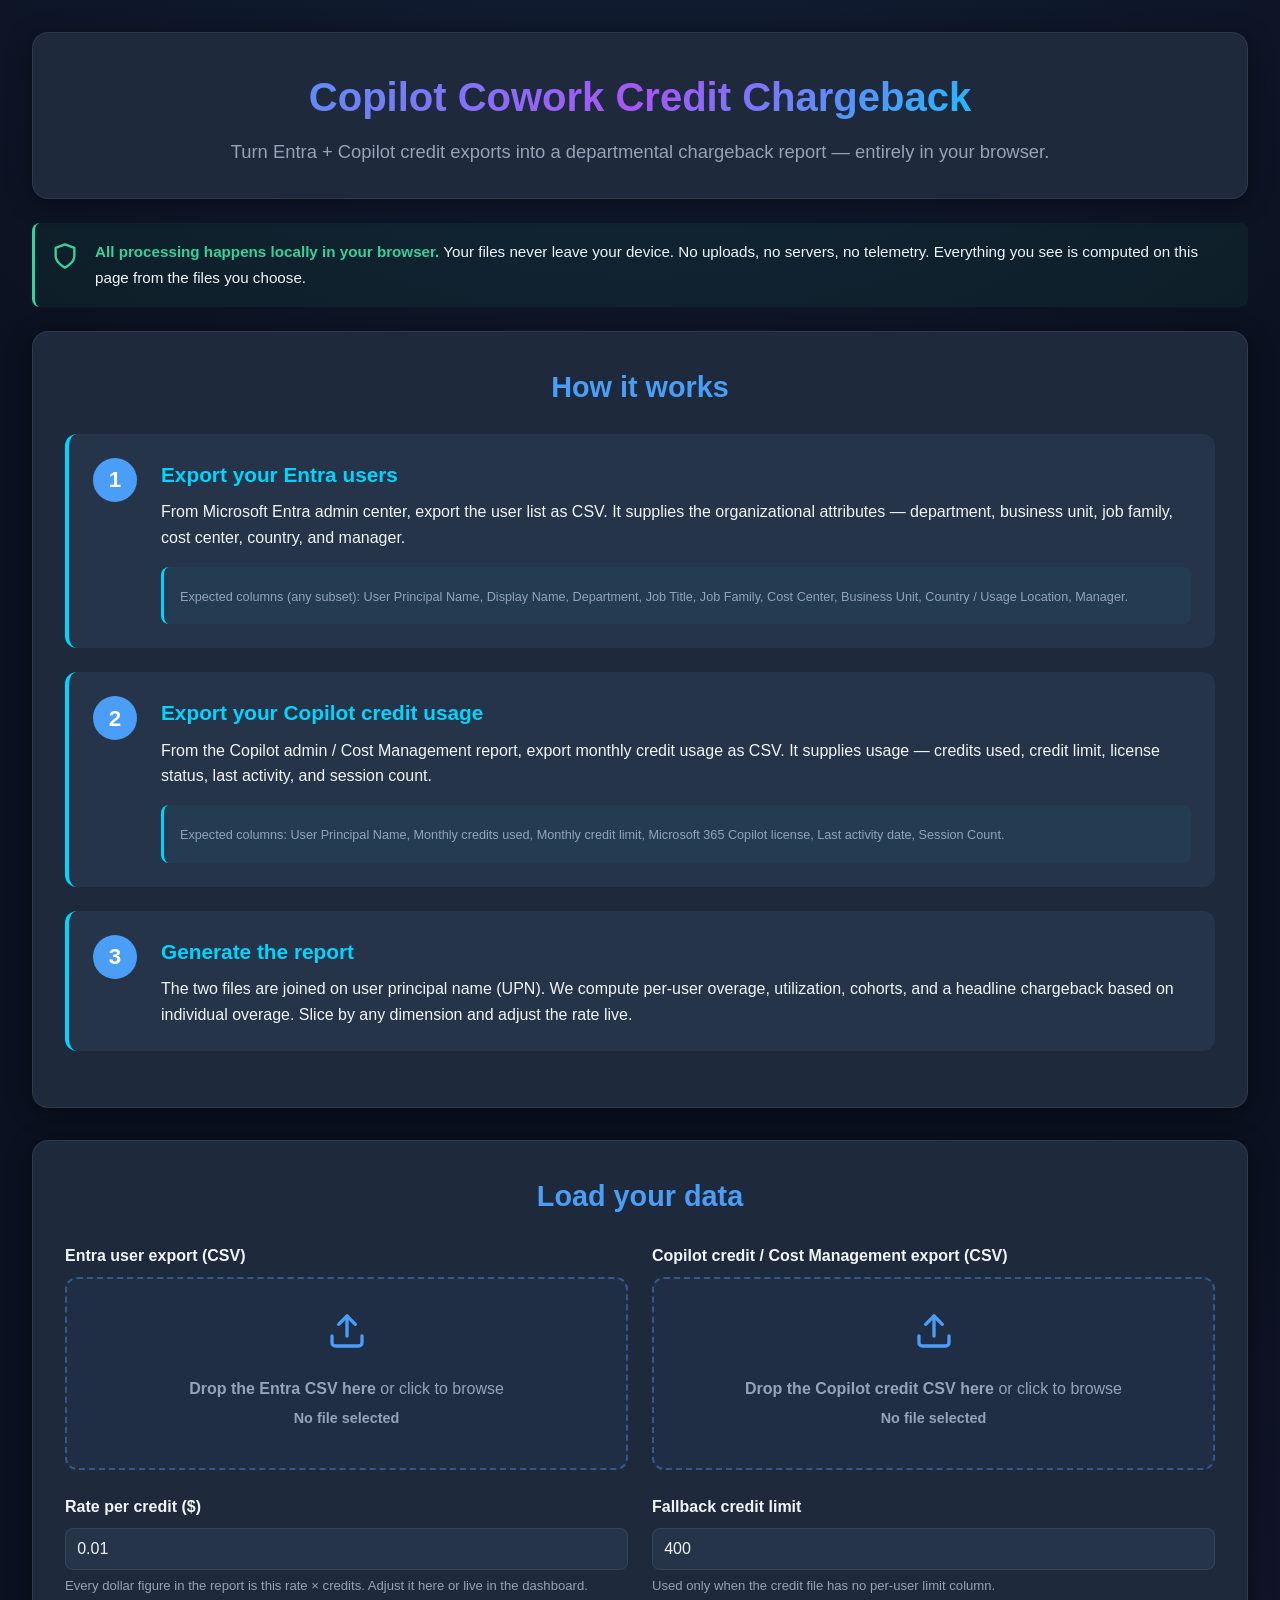
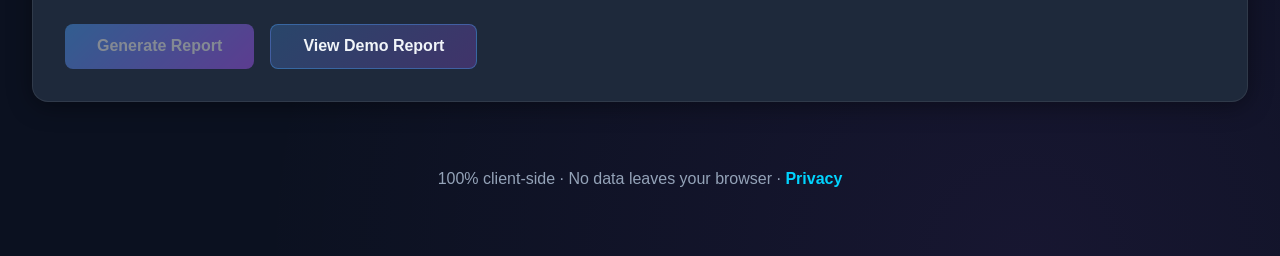
==== index.html @ dd70039e "CoworkCredits: client-side Copilot credit chargeback report" ====
<!DOCTYPE html>
<html lang="en">
<head>
    <meta charset="UTF-8">
    <meta name="viewport" content="width=device-width, initial-scale=1.0">
    <title>Copilot Cowork Credit Chargeback</title>
    <meta name="description" content="Client-side Copilot Cowork Credit chargeback report. All processing happens locally in your browser.">
    <link rel="stylesheet" href="styles.css">
</head>
<body>
    <!-- ============================ LANDING ============================ -->
    <section id="landing" class="container">
        <header>
            <div class="header-content">
                <div>
                    <h1>Copilot Cowork Credit Chargeback</h1>
                    <p class="subtitle">Turn Entra + Copilot credit exports into a departmental chargeback report &mdash; entirely in your browser.</p>
                </div>
            </div>
        </header>

        <div class="info-box privacy-box">
            <svg width="28" height="28" viewBox="0 0 24 24" fill="none" stroke="currentColor" stroke-width="2" stroke-linecap="round" stroke-linejoin="round">
                <path d="M12 22s8-4 8-10V5l-8-3-8 3v7c0 6 8 10 8 10z"></path>
            </svg>
            <p><strong>All processing happens locally in your browser.</strong> Your files never leave your device. No uploads, no servers, no telemetry. Everything you see is computed on this page from the files you choose.</p>
        </div>

        <div class="instructions-section">
            <h2>How it works</h2>

            <div class="step-card">
                <div class="step-number">1</div>
                <div class="step-content">
                    <h3>Export your Entra users</h3>
                    <p>From Microsoft Entra admin center, export the user list as CSV. It supplies the organizational attributes &mdash; department, business unit, job family, cost center, country, and manager.</p>
                    <div class="info-box"><p><small>Expected columns (any subset): User Principal Name, Display Name, Department, Job Title, Job Family, Cost Center, Business Unit, Country / Usage Location, Manager.</small></p></div>
                </div>
            </div>

            <div class="step-card">
                <div class="step-number">2</div>
                <div class="step-content">
                    <h3>Export your Copilot credit usage</h3>
                    <p>From the Copilot admin / Cost Management report, export monthly credit usage as CSV. It supplies usage &mdash; credits used, credit limit, license status, last activity, and session count.</p>
                    <div class="info-box"><p><small>Expected columns: User Principal Name, Monthly credits used, Monthly credit limit, Microsoft 365 Copilot license, Last activity date, Session Count.</small></p></div>
                </div>
            </div>

            <div class="step-card">
                <div class="step-number">3</div>
                <div class="step-content">
                    <h3>Generate the report</h3>
                    <p>The two files are joined on user principal name (UPN). We compute per-user overage, utilization, cohorts, and a headline chargeback based on individual overage. Slice by any dimension and adjust the rate live.</p>
                </div>
            </div>
        </div>

        <div class="instructions-section">
            <h2>Load your data</h2>
            <div class="upload-grid">
                <div>
                    <label class="dz-label">Entra user export (CSV)</label>
                    <div class="upload-area" id="dzEntra">
                        <svg width="40" height="40" viewBox="0 0 24 24" fill="none" stroke="currentColor" stroke-width="2" stroke-linecap="round" stroke-linejoin="round">
                            <path d="M21 15v4a2 2 0 0 1-2 2H5a2 2 0 0 1-2-2v-4"></path>
                            <polyline points="17 8 12 3 7 8"></polyline>
                            <line x1="12" y1="3" x2="12" y2="15"></line>
                        </svg>
                        <p><strong>Drop the Entra CSV here</strong> or click to browse</p>
                        <p class="dz-status" id="statusEntra">No file selected</p>
                        <input type="file" id="fileEntra" accept=".csv,text/csv" hidden>
                    </div>
                </div>
                <div>
                    <label class="dz-label">Copilot credit / Cost Management export (CSV)</label>
                    <div class="upload-area" id="dzCredits">
                        <svg width="40" height="40" viewBox="0 0 24 24" fill="none" stroke="currentColor" stroke-width="2" stroke-linecap="round" stroke-linejoin="round">
                            <path d="M21 15v4a2 2 0 0 1-2 2H5a2 2 0 0 1-2-2v-4"></path>
                            <polyline points="17 8 12 3 7 8"></polyline>
                            <line x1="12" y1="3" x2="12" y2="15"></line>
                        </svg>
                        <p><strong>Drop the Copilot credit CSV here</strong> or click to browse</p>
                        <p class="dz-status" id="statusCredits">No file selected</p>
                        <input type="file" id="fileCredits" accept=".csv,text/csv" hidden>
                    </div>
                </div>
            </div>

            <div class="config-grid">
                <div class="config-item">
                    <label for="rateInput">Rate per credit ($)</label>
                    <input type="number" id="rateInput" min="0" step="0.001" value="0.01">
                    <small>Every dollar figure in the report is this rate &times; credits. Adjust it here or live in the dashboard.</small>
                </div>
                <div class="config-item">
                    <label for="fallbackLimit">Fallback credit limit</label>
                    <input type="number" id="fallbackLimit" min="0" step="1" value="400">
                    <small>Used only when the credit file has no per-user limit column.</small>
                </div>
            </div>

            <div class="landing-actions">
                <button class="btn-primary" id="btnGenerate" disabled>Generate Report</button>
                <button class="btn-secondary btn-gradient" id="btnDemo">View Demo Report</button>
            </div>
            <p id="landingError" class="landing-error" hidden></p>
        </div>

        <footer>
            <p>100% client-side &middot; No data leaves your browser &middot; <a href="PRIVACY.md">Privacy</a></p>
        </footer>
    </section>

    <!-- ============================ DASHBOARD ============================ -->
    <section id="dashboard" hidden>
        <div class="topbar">
            <div class="topbar-title">
                <span class="topbar-emoji">&#128202;</span>
                <div>
                    <h1>Copilot Cowork Credit Chargeback</h1>
                    <p class="topbar-sub" id="topbarSub">Report</p>
                </div>
            </div>
            <div class="topbar-actions">
                <button class="action-btn" id="btnDeck"><span class="action-icon">&#128221;</span><span class="action-text">Export Deck</span></button>
                <button class="action-btn" id="btnPdf"><span class="action-icon">&#128196;</span><span class="action-text">Export PDF</span></button>
                <button class="action-btn" id="btnReset"><span class="action-icon">&#8617;</span><span class="action-text">Start Over</span></button>
            </div>
        </div>

        <div id="demoBanner" class="demo-banner" hidden>
            <strong>&#9888; DEMO DATA ACTIVE</strong> &mdash; synthetic figures for illustration only. Do not use for real decisions.
        </div>

        <div class="dash-layout container">
            <aside class="slicer-rail">
                <h3 class="rail-title">Slicers</h3>
                <div class="config-item">
                    <label for="sliceBy">Slice by</label>
                    <select id="sliceBy"></select>
                </div>
                <div class="config-item">
                    <label for="rateWhatIf">Rate per credit ($)</label>
                    <input type="number" id="rateWhatIf" min="0" step="0.001" value="0.01">
                    <small>Live what-if. Recomputes every $ figure.</small>
                </div>
                <div class="config-item">
                    <label>Usage cohorts</label>
                    <div id="cohortToggles" class="cohort-toggles"></div>
                    <small>Toggle cohorts to include in the current view.</small>
                </div>
                <div class="rail-meta" id="railMeta"></div>
            </aside>

            <main class="dash-main">
                <nav class="tab-nav" id="tabNav"></nav>
                <div id="viewContainer"></div>
            </main>
        </div>

        <footer id="dashFooter"></footer>
    </section>

    <!-- Local libraries (offline). Order: JSZip before pptxgen. -->
    <script src="lib/jszip.min.js"></script>
    <script src="lib/pptxgen.bundle.js"></script>
    <script src="lib/html2canvas.min.js"></script>
    <script src="lib/jspdf.umd.min.js"></script>
    <script src="demo-data.js"></script>
    <script src="app.js"></script>
</body>
</html>
---- styles.css ----
/* Copilot Cowork Credit Chargeback - dark Microsoft Copilot theme.
   Base tokens adapted from the Copilot ROI Calculator reference, extended. */
:root {
    --copilot-blue: #4A9EF7;
    --copilot-cyan: #00D4FF;
    --copilot-purple: #A855F7;
    --copilot-orange: #F59E0B;
    --gray: #94A3B8;
    --light-gray: rgba(255, 255, 255, 0.06);
    --white: #0F172A;
    --green: #34D399;
    --amber: #F59E0B;
    --red: #F87171;
    --shadow: rgba(0, 0, 0, 0.4);
    --surface: #1E293B;
    --surface-raised: #253449;
    --border: rgba(255, 255, 255, 0.08);
    --text-primary: #F1F5F9;
    --text-secondary: #94A3B8;
}

* { margin: 0; padding: 0; box-sizing: border-box; }

body {
    font-family: 'Segoe UI', -apple-system, BlinkMacSystemFont, sans-serif;
    line-height: 1.6;
    color: var(--text-primary);
    background: #0B1120;
    background-image:
        radial-gradient(ellipse 80% 50% at 50% -20%, rgba(74, 158, 247, 0.12), transparent),
        radial-gradient(ellipse 60% 40% at 80% 100%, rgba(168, 85, 247, 0.08), transparent);
    min-height: 100vh;
}

.container { max-width: 1280px; margin: 0 auto; padding: 2rem; }

a { color: var(--copilot-cyan); }

/* ---------------- Header / landing ---------------- */
header {
    margin-bottom: 1.5rem;
    padding: 2rem;
    background: var(--surface);
    border-radius: 16px;
    box-shadow: 0 4px 24px var(--shadow);
    border: 1px solid var(--border);
    backdrop-filter: blur(12px);
}
.header-content { display: flex; justify-content: center; align-items: center; gap: 2rem; }
.header-content > div { text-align: center; }
header h1 {
    font-size: 2.5rem;
    background: linear-gradient(135deg, var(--copilot-blue) 0%, var(--copilot-purple) 50%, var(--copilot-cyan) 100%);
    -webkit-background-clip: text; -webkit-text-fill-color: transparent; background-clip: text;
    margin-bottom: 0.5rem; font-weight: 700;
}
.subtitle { font-size: 1.15rem; color: var(--text-secondary); }

.instructions-section {
    background: var(--surface); border-radius: 16px; padding: 2rem;
    box-shadow: 0 4px 24px var(--shadow); border: 1px solid var(--border); margin-bottom: 2rem;
}
.instructions-section h2 { color: var(--copilot-blue); font-size: 1.8rem; margin-bottom: 1.5rem; text-align: center; }

.step-card {
    display: flex; gap: 1.5rem; margin-bottom: 1.5rem; padding: 1.5rem;
    background: var(--surface-raised); border-radius: 12px; border-left: 4px solid var(--copilot-cyan);
}
.step-number {
    flex-shrink: 0; width: 44px; height: 44px; background: var(--copilot-blue); color: #fff;
    border-radius: 50%; display: flex; align-items: center; justify-content: center; font-size: 1.4rem; font-weight: bold;
}
.step-content h3 { color: var(--copilot-cyan); margin-bottom: 0.5rem; font-size: 1.3rem; }

/* ---------------- Info / privacy boxes ---------------- */
.info-box {
    background: rgba(0, 212, 255, 0.05); padding: 1rem; border-radius: 8px;
    border-left: 3px solid var(--copilot-cyan); margin-top: 1rem;
}
.info-box p { margin: 0; font-size: 0.95rem; line-height: 1.7; }
.info-box strong { color: var(--copilot-blue); }
.info-box small { color: var(--gray); }
.privacy-box {
    display: flex; gap: 1rem; align-items: flex-start;
    border-left-color: var(--green); background: rgba(52, 211, 153, 0.06); margin-bottom: 1.5rem;
}
.privacy-box svg { flex-shrink: 0; color: var(--green); margin-top: 0.15rem; }
.privacy-box strong { color: var(--green); }

/* ---------------- Upload ---------------- */
.upload-grid { display: grid; grid-template-columns: repeat(auto-fit, minmax(320px, 1fr)); gap: 1.5rem; }
.dz-label { display: block; font-weight: 600; margin-bottom: 0.5rem; color: var(--text-primary); }
.upload-area {
    border: 2px dashed rgba(74, 158, 247, 0.4); border-radius: 12px; padding: 2rem; text-align: center;
    background: rgba(74, 158, 247, 0.05); transition: all 0.25s ease; cursor: pointer;
}
.upload-area:hover { border-color: var(--copilot-cyan); background: rgba(0, 212, 255, 0.08); box-shadow: 0 0 30px rgba(0, 212, 255, 0.1); }
.upload-area.dragover { border-color: var(--copilot-orange); background: rgba(245, 158, 11, 0.08); }
.upload-area.loaded { border-color: var(--green); background: rgba(52, 211, 153, 0.07); border-style: solid; }
.upload-area svg { color: var(--copilot-blue); margin-bottom: 0.75rem; }
.upload-area p { margin: 0.35rem 0; color: var(--gray); }
.dz-status { font-size: 0.9rem; font-weight: 600; color: var(--text-secondary) !important; }
.upload-area.loaded .dz-status { color: var(--green) !important; }

/* ---------------- Config ---------------- */
.config-grid { display: grid; grid-template-columns: repeat(auto-fit, minmax(260px, 1fr)); gap: 1.5rem; margin-top: 1.5rem; }
.config-item { display: flex; flex-direction: column; }
.config-item label { font-weight: 600; color: var(--text-primary); margin-bottom: 0.5rem; }
.config-item input, .config-item select {
    padding: 0.7rem; font-size: 1rem; border: 1px solid var(--border); border-radius: 8px;
    transition: all 0.25s ease; font-family: inherit; background-color: var(--surface-raised);
    color: var(--text-primary); width: 100%;
}
.config-item input:focus, .config-item select:focus { outline: none; border-color: var(--copilot-blue); }
.config-item small { margin-top: 0.3rem; font-size: 0.82rem; color: var(--gray); }

/* ---------------- Buttons ---------------- */
.btn-primary, .btn-secondary {
    padding: 0.8rem 2rem; font-size: 1rem; font-weight: 600; border: none; border-radius: 8px;
    cursor: pointer; transition: all 0.25s ease; font-family: inherit;
}
.btn-primary { background: linear-gradient(135deg, #4A9EF7, #A855F7); color: #fff; }
.btn-primary:hover:not(:disabled) { background: linear-gradient(135deg, #60B0FF, #B96EFF); transform: translateY(-2px); box-shadow: 0 6px 20px rgba(74, 158, 247, 0.3); }
.btn-primary:disabled { opacity: 0.45; cursor: not-allowed; }
.btn-secondary { background: var(--surface-raised); color: var(--text-primary); border: 1px solid var(--border); }
.btn-secondary:hover { background: rgba(74, 158, 247, 0.15); color: var(--copilot-cyan); }
.btn-gradient { background: linear-gradient(135deg, rgba(74,158,247,0.25), rgba(168,85,247,0.25)); border-color: rgba(74,158,247,0.4); color: var(--text-primary); }
.btn-gradient:hover { background: linear-gradient(135deg, rgba(74,158,247,0.4), rgba(168,85,247,0.4)); color: #fff; }
.landing-actions { display: flex; gap: 1rem; margin-top: 1.75rem; flex-wrap: wrap; }
.landing-error { margin-top: 1rem; color: var(--red); font-weight: 600; }

footer { text-align: center; padding: 2rem; color: var(--text-secondary); }
footer a { text-decoration: none; font-weight: 600; }
footer a:hover { text-decoration: underline; }

/* ---------------- Dashboard topbar ---------------- */
.topbar {
    position: sticky; top: 0; z-index: 50; display: flex; justify-content: space-between; align-items: center;
    gap: 1.5rem; padding: 1rem 2rem; background: rgba(30, 41, 59, 0.85);
    backdrop-filter: blur(12px); border-bottom: 1px solid var(--border); box-shadow: 0 4px 24px var(--shadow);
}
.topbar-title { display: flex; align-items: center; gap: 1rem; }
.topbar-emoji { font-size: 2rem; }
.topbar-title h1 {
    font-size: 1.5rem;
    background: linear-gradient(135deg, var(--copilot-blue), var(--copilot-purple), var(--copilot-cyan));
    -webkit-background-clip: text; -webkit-text-fill-color: transparent; background-clip: text;
}
.topbar-sub { font-size: 0.9rem; color: var(--text-secondary); }
.topbar-actions { display: flex; gap: 0.75rem; }
.action-btn {
    display: flex; flex-direction: column; align-items: center; gap: 0.25rem; padding: 0.6rem 0.9rem;
    background: transparent; border: 1px solid rgba(74, 158, 247, 0.3); border-radius: 10px;
    color: var(--copilot-blue); cursor: pointer; transition: all 0.25s ease; font-family: inherit; min-width: 76px;
}
.action-btn:hover { background: rgba(74, 158, 247, 0.15); color: var(--copilot-cyan); transform: translateY(-2px); border-color: var(--copilot-blue); }
.action-icon { font-size: 1.4rem; }
.action-text { font-size: 0.75rem; font-weight: 600; }

.demo-banner {
    margin: 1rem 2rem 0; padding: 0.9rem 1.25rem; border-radius: 10px; text-align: center;
    background: rgba(245, 158, 11, 0.12); border: 1px solid rgba(245, 158, 11, 0.4); color: var(--amber);
    font-size: 0.95rem;
}

/* ---------------- Dashboard layout ---------------- */
.dash-layout { display: grid; grid-template-columns: 260px 1fr; gap: 1.5rem; align-items: start; animation: fadeIn 0.5s ease; }
@keyframes fadeIn { from { opacity: 0; transform: translateY(16px); } to { opacity: 1; transform: translateY(0); } }

.slicer-rail {
    position: sticky; top: 88px; background: var(--surface); border: 1px solid var(--border);
    border-radius: 16px; padding: 1.5rem; box-shadow: 0 4px 24px var(--shadow);
}
.rail-title { color: var(--copilot-blue); margin-bottom: 1rem; font-size: 1.2rem; }
.slicer-rail .config-item { margin-bottom: 1.25rem; }
.cohort-toggles { display: flex; flex-wrap: wrap; gap: 0.4rem; }
.cohort-chip {
    padding: 0.3rem 0.7rem; border-radius: 999px; border: 1px solid var(--border);
    background: var(--surface-raised); color: var(--text-secondary); cursor: pointer; font-size: 0.8rem;
    transition: all 0.2s ease; font-family: inherit;
}
.cohort-chip.on { background: linear-gradient(135deg, rgba(74,158,247,0.3), rgba(168,85,247,0.3)); color: var(--text-primary); border-color: rgba(74,158,247,0.5); }
.rail-meta { margin-top: 1rem; padding-top: 1rem; border-top: 1px solid var(--border); font-size: 0.82rem; color: var(--text-secondary); }

.dash-main { min-width: 0; }
.tab-nav { display: flex; flex-wrap: wrap; gap: 0.5rem; margin-bottom: 1.5rem; }
.tab-btn {
    padding: 0.6rem 1rem; background: var(--surface); border: 1px solid var(--border); border-radius: 10px;
    color: var(--text-secondary); cursor: pointer; transition: all 0.2s ease; font-family: inherit; font-size: 0.9rem;
}
.tab-btn:hover { color: var(--text-primary); border-color: rgba(74,158,247,0.4); }
.tab-btn.active { background: linear-gradient(135deg, rgba(74,158,247,0.25), rgba(168,85,247,0.25)); color: var(--text-primary); border-color: rgba(74,158,247,0.5); }

/* ---------------- View content ---------------- */
.view-title { color: var(--copilot-blue); font-size: 1.6rem; margin-bottom: 0.35rem; }
.view-desc { color: var(--text-secondary); margin-bottom: 1.5rem; }
.panel {
    background: var(--surface); border: 1px solid var(--border); border-radius: 16px; padding: 1.5rem;
    box-shadow: 0 4px 24px var(--shadow); margin-bottom: 1.5rem;
}
.panel h3 { color: var(--copilot-blue); margin-bottom: 1rem; font-size: 1.2rem; }
.panel-note { color: var(--text-secondary); font-size: 0.9rem; margin-top: 0.75rem; }

.metrics-grid { display: grid; grid-template-columns: repeat(auto-fit, minmax(200px, 1fr)); gap: 1.25rem; margin-bottom: 1.5rem; }
.metric-card {
    background: var(--surface); padding: 1.4rem; border-radius: 12px; box-shadow: 0 4px 20px var(--shadow);
    text-align: center; border: 1px solid var(--border); border-top: 3px solid var(--copilot-blue);
    transition: transform 0.25s ease; container-type: inline-size;
}
.metric-card:hover { transform: translateY(-4px); box-shadow: 0 8px 30px rgba(74, 158, 247, 0.15); }
.metric-card.accent-green { border-top-color: var(--green); }
.metric-card.accent-red { border-top-color: var(--red); }
.metric-card.accent-amber { border-top-color: var(--amber); }
.metric-value {
    font-size: clamp(1.2rem, 13cqi, 2.3rem); font-weight: bold;
    background: linear-gradient(135deg, var(--copilot-cyan), var(--copilot-blue));
    -webkit-background-clip: text; -webkit-text-fill-color: transparent; background-clip: text;
    margin: 0.4rem 0; overflow-wrap: break-word; line-height: 1.2;
}
.metric-card.accent-green .metric-value { background: linear-gradient(135deg, var(--green), var(--copilot-cyan)); -webkit-background-clip: text; background-clip: text; }
.metric-card.accent-red .metric-value { background: linear-gradient(135deg, var(--red), var(--copilot-orange)); -webkit-background-clip: text; background-clip: text; }
.metric-label { font-size: 0.85rem; color: var(--text-secondary); text-transform: uppercase; letter-spacing: 0.5px; }
.metric-sublabel { font-size: 0.8rem; color: var(--text-secondary); margin-top: 0.4rem; }

/* ---------------- Tables ---------------- */
.table-wrap { overflow-x: auto; }
table { width: 100%; border-collapse: collapse; }
th {
    background: rgba(74, 158, 247, 0.12); color: var(--copilot-blue); padding: 0.8rem 1rem; text-align: left;
    font-weight: 600; border-bottom: 1px solid var(--border); white-space: nowrap;
}
th.sortable { cursor: pointer; user-select: none; }
th.sortable:hover { background: rgba(74, 158, 247, 0.2); }
th.num, td.num { text-align: right; }
td { padding: 0.7rem 1rem; border-bottom: 1px solid var(--border); color: var(--text-primary); }
tbody tr:hover { background: rgba(74, 158, 247, 0.06); }
.status-under { color: var(--green); font-weight: 600; }
.status-near { color: var(--amber); font-weight: 600; }
.status-over { color: var(--red); font-weight: 600; }
.cell-under { background: rgba(52, 211, 153, 0.12); }
.cell-near { background: rgba(245, 158, 11, 0.14); }
.cell-over { background: rgba(248, 113, 113, 0.14); }
.star { color: var(--copilot-orange); }

.search-box {
    width: 100%; max-width: 340px; padding: 0.6rem 0.9rem; margin-bottom: 1rem;
    background: var(--surface-raised); border: 1px solid var(--border); border-radius: 8px;
    color: var(--text-primary); font-family: inherit; font-size: 0.95rem;
}
.search-box:focus { outline: none; border-color: var(--copilot-blue); }
.row-note { color: var(--text-secondary); font-size: 0.85rem; margin-top: 0.75rem; }

/* ---------------- Charts (inline SVG) ---------------- */
.chart-svg { width: 100%; height: auto; display: block; }
.chart-svg .bar-label { fill: var(--text-secondary); font-size: 12px; font-family: 'Segoe UI', sans-serif; }
.chart-svg .val-label { fill: var(--text-primary); font-size: 12px; font-weight: 600; font-family: 'Segoe UI', sans-serif; }
.chart-svg .axis-line { stroke: var(--border); stroke-width: 1; }

/* ---------------- Glossary ---------------- */
.glossary-table td:first-child { white-space: nowrap; width: 1%; color: var(--copilot-cyan); vertical-align: top; padding-right: 1.5rem; font-weight: 600; }
.glossary-table td { padding: 0.7rem 1rem; font-size: 0.92rem; line-height: 1.6; }

@media (max-width: 900px) {
    .dash-layout { grid-template-columns: 1fr; }
    .slicer-rail { position: static; }
    .topbar { flex-direction: column; align-items: stretch; }
}
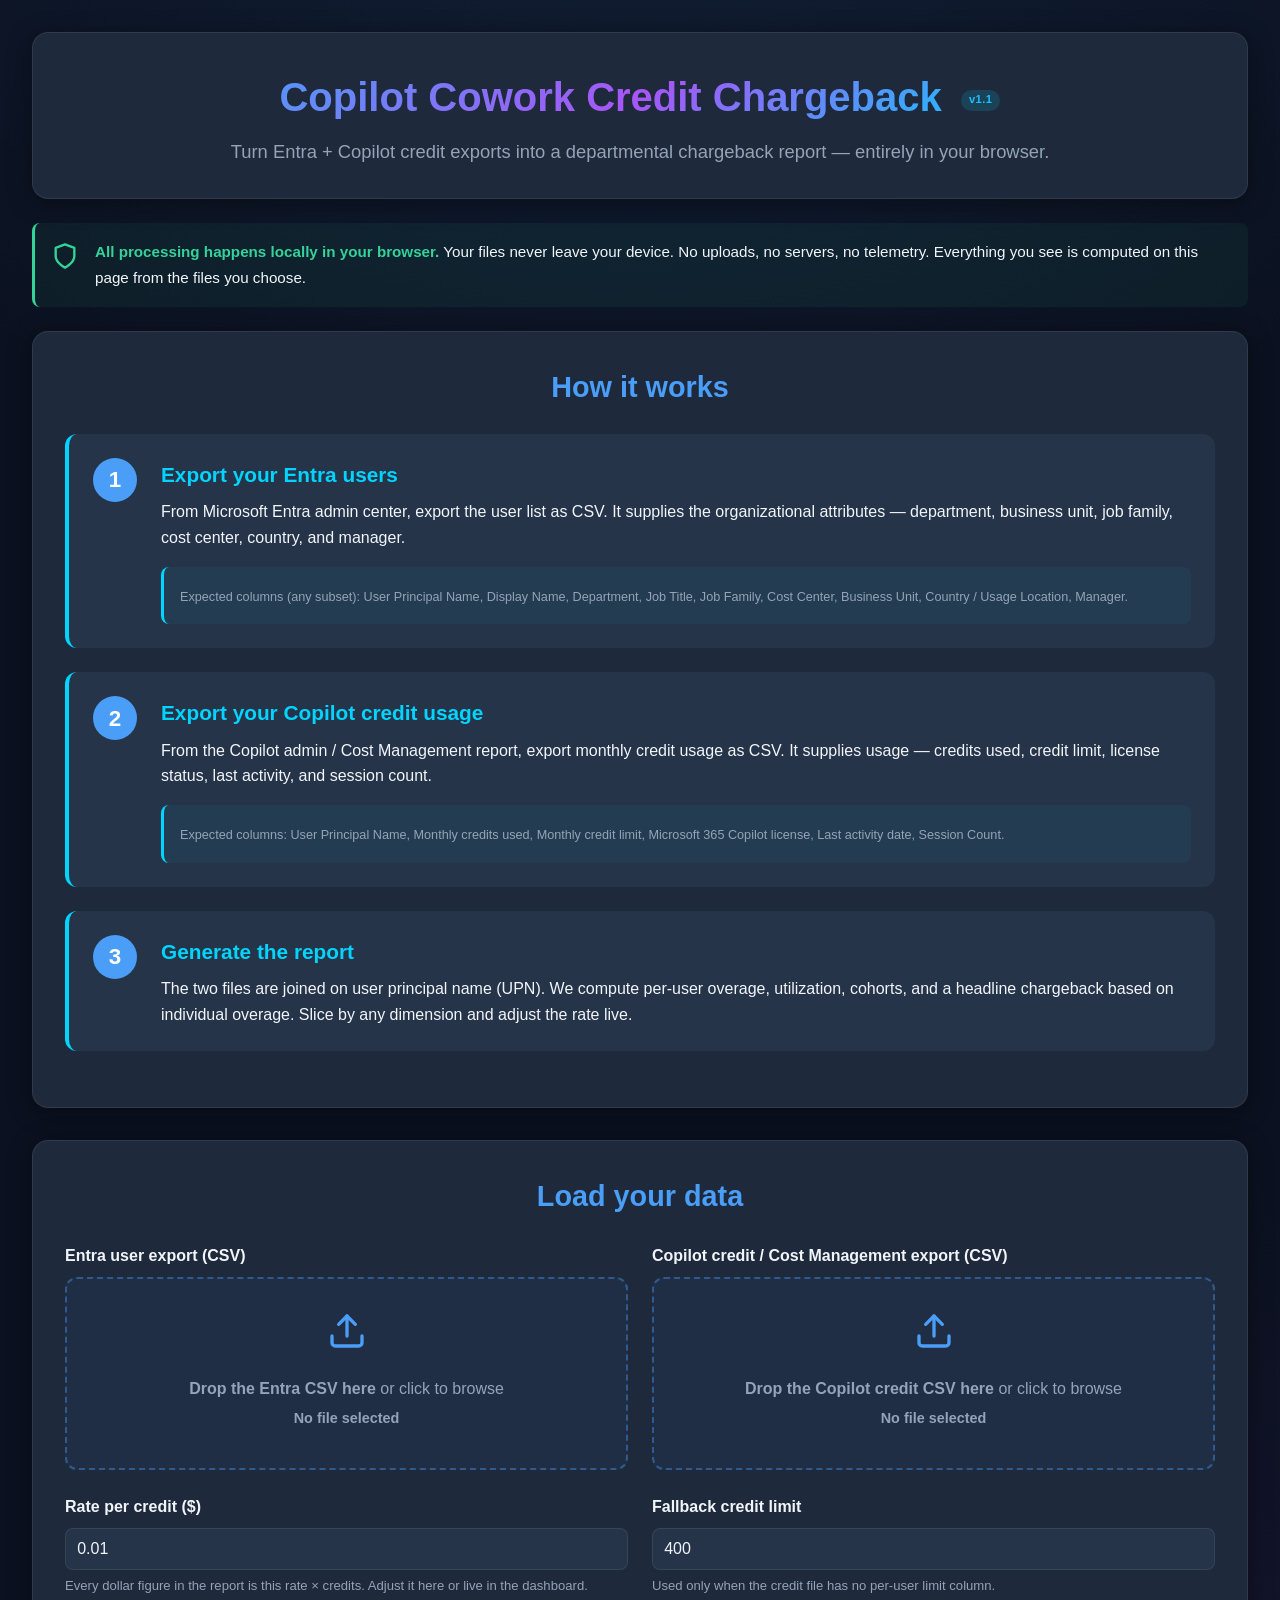
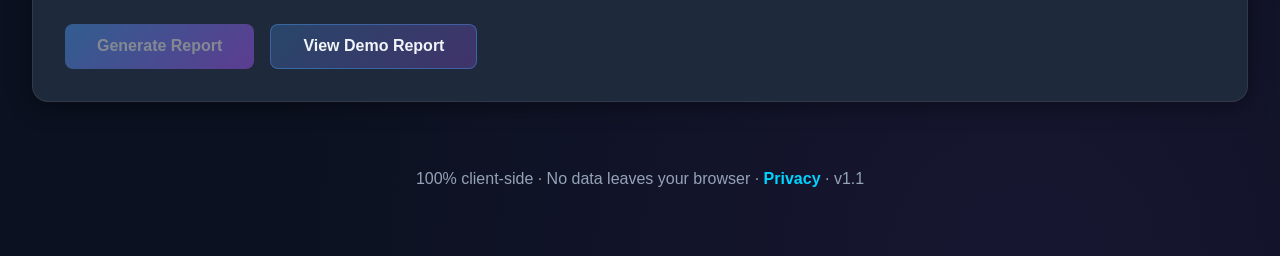
==== commit 4d3fdfdc: "v1.1: Allowance Gap on FOCUS view, glossary + version label; add Power BI template/report files" ====
--- a/index.html
+++ b/index.html
@@ -13,7 +13,7 @@
         <header>
             <div class="header-content">
                 <div>
-                    <h1>Copilot Cowork Credit Chargeback</h1>
+                    <h1>Copilot Cowork Credit Chargeback <span class="version-tag">v1.1</span></h1>
                     <p class="subtitle">Turn Entra + Copilot credit exports into a departmental chargeback report &mdash; entirely in your browser.</p>
                 </div>
             </div>
@@ -108,7 +108,7 @@
         </div>
 
         <footer>
-            <p>100% client-side &middot; No data leaves your browser &middot; <a href="PRIVACY.md">Privacy</a></p>
+            <p>100% client-side &middot; No data leaves your browser &middot; <a href="PRIVACY.md">Privacy</a> &middot; v1.1</p>
         </footer>
     </section>
 
--- a/styles.css
+++ b/styles.css
@@ -265,3 +265,5 @@
     .slicer-rail { position: static; }
     .topbar { flex-direction: column; align-items: stretch; }
 }
+
+.version-tag { display: inline-block; font-size: 0.7rem; font-weight: 700; vertical-align: middle; margin-left: 0.5rem; padding: 0.1rem 0.5rem; border-radius: 999px; background: rgba(0,212,255,0.15); color: var(--copilot-cyan); letter-spacing: 0.04em; }
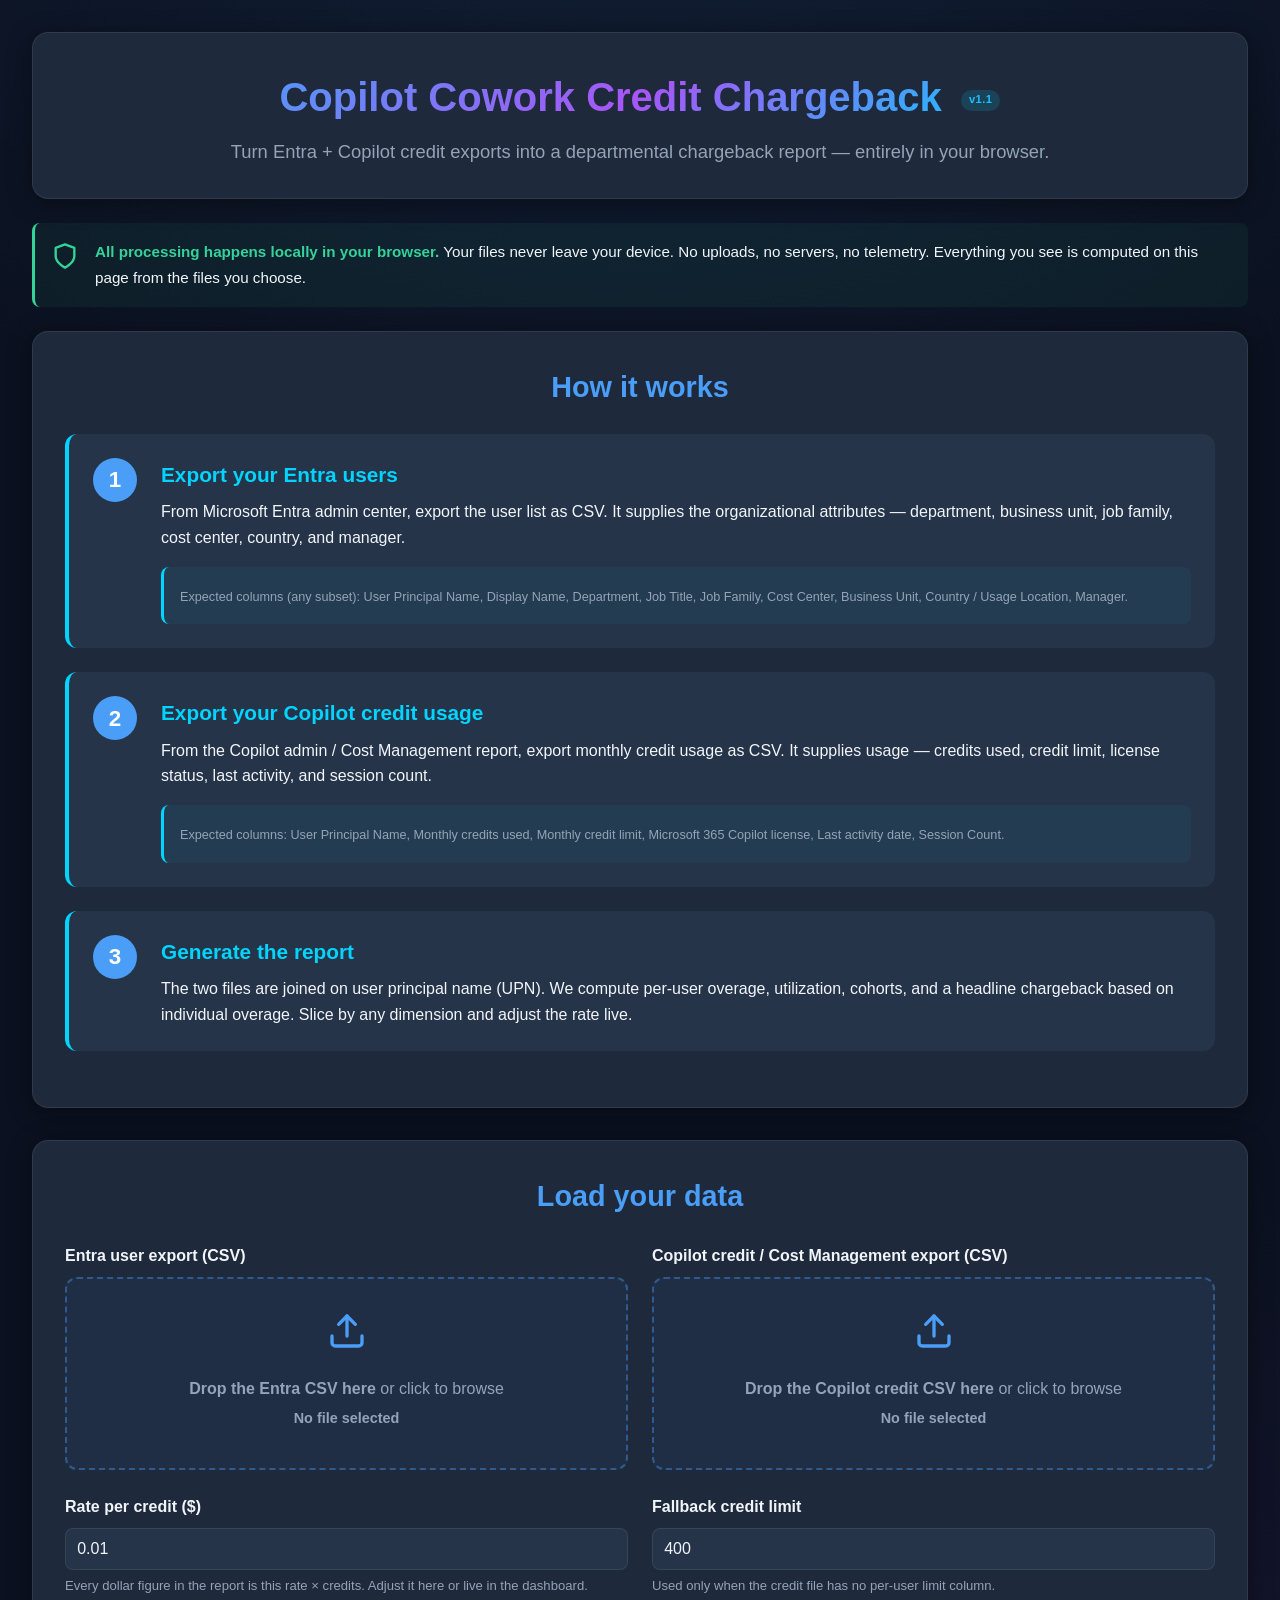
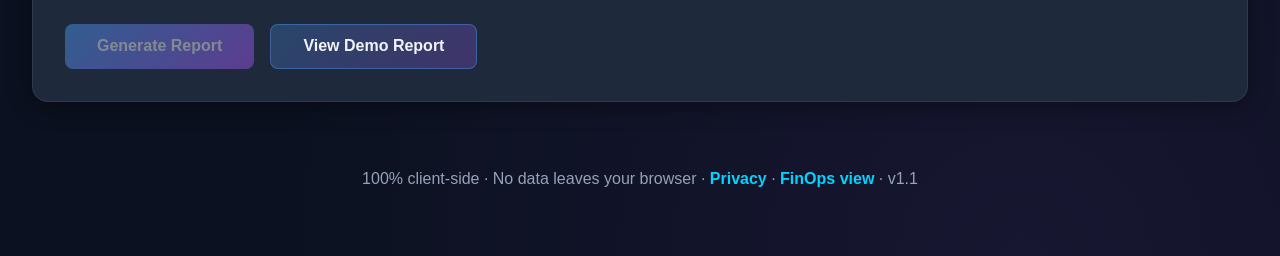
==== commit 9948c205: "Add FinOps Cowork report page (FOCUS 1.2, ESR, allocation coverage, budget variance, unit economics)" ====
--- a/index.html
+++ b/index.html
@@ -108,7 +108,7 @@
         </div>
 
         <footer>
-            <p>100% client-side &middot; No data leaves your browser &middot; <a href="PRIVACY.md">Privacy</a> &middot; v1.1</p>
+            <p>100% client-side &middot; No data leaves your browser &middot; <a href="PRIVACY.md">Privacy</a> &middot; <a href="finops.html">FinOps view</a> &middot; v1.1</p>
         </footer>
     </section>
 
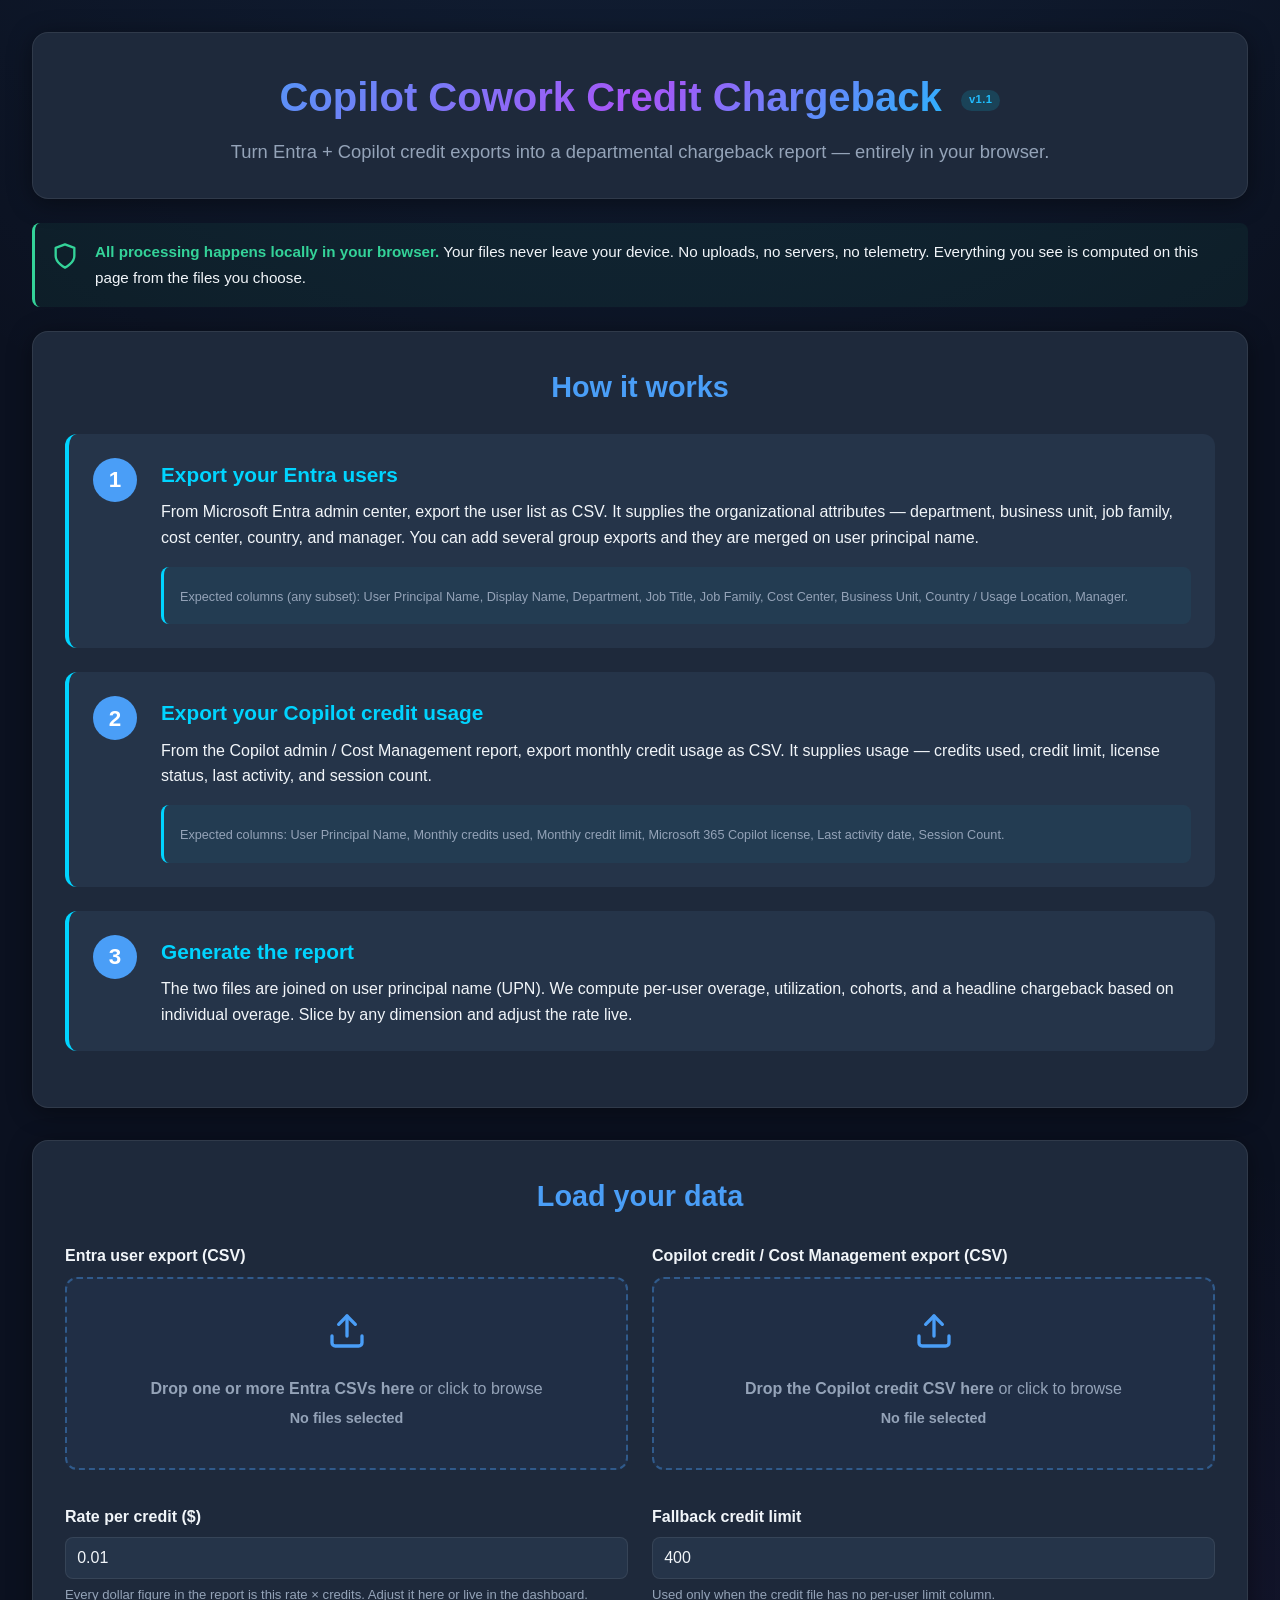
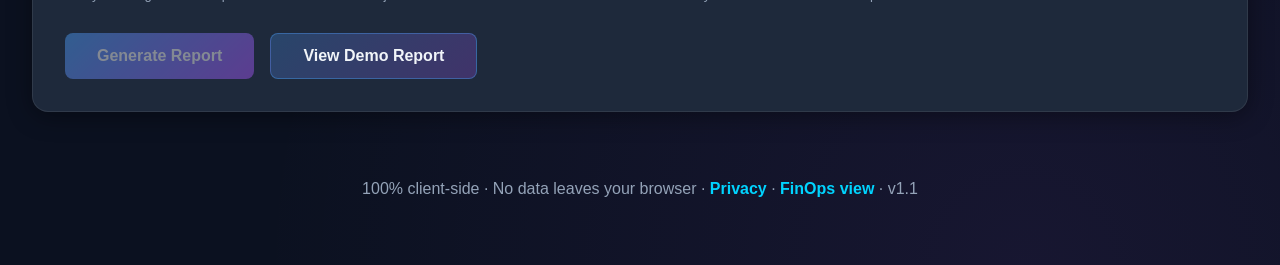
==== commit b2a4b3b8: "Cowork Credits: slicer overhaul, cost estimator, multi-file Entra staging - Real value-level slicer " ====
--- a/index.html
+++ b/index.html
@@ -33,7 +33,7 @@
                 <div class="step-number">1</div>
                 <div class="step-content">
                     <h3>Export your Entra users</h3>
-                    <p>From Microsoft Entra admin center, export the user list as CSV. It supplies the organizational attributes &mdash; department, business unit, job family, cost center, country, and manager.</p>
+                    <p>From Microsoft Entra admin center, export the user list as CSV. It supplies the organizational attributes &mdash; department, business unit, job family, cost center, country, and manager. You can add several group exports and they are merged on user principal name.</p>
                     <div class="info-box"><p><small>Expected columns (any subset): User Principal Name, Display Name, Department, Job Title, Job Family, Cost Center, Business Unit, Country / Usage Location, Manager.</small></p></div>
                 </div>
             </div>
@@ -67,10 +67,11 @@
                             <polyline points="17 8 12 3 7 8"></polyline>
                             <line x1="12" y1="3" x2="12" y2="15"></line>
                         </svg>
-                        <p><strong>Drop the Entra CSV here</strong> or click to browse</p>
-                        <p class="dz-status" id="statusEntra">No file selected</p>
-                        <input type="file" id="fileEntra" accept=".csv,text/csv" hidden>
+                        <p><strong>Drop one or more Entra CSVs here</strong> or click to browse</p>
+                        <p class="dz-status" id="statusEntra">No files selected</p>
+                        <input type="file" id="fileEntra" accept=".csv,text/csv" multiple hidden>
                     </div>
+                    <ul id="entraFiles" class="entra-files"></ul>
                 </div>
                 <div>
                     <label class="dz-label">Copilot credit / Cost Management export (CSV)</label>
@@ -141,6 +142,12 @@
                     <select id="sliceBy"></select>
                 </div>
                 <div class="config-item">
+                    <div class="value-filter-head"><label>Filter to values</label><button type="button" id="clearValueFilter" class="link-btn" hidden>Clear</button></div>
+                    <input type="text" id="valueFilterSearch" class="value-filter-search" placeholder="Search values&hellip;" hidden>
+                    <div id="valueFilter" class="value-filter"></div>
+                    <small>Click values to filter the whole report. None selected = all.</small>
+                </div>
+                <div class="config-item">
                     <label for="rateWhatIf">Rate per credit ($)</label>
                     <input type="number" id="rateWhatIf" min="0" step="0.001" value="0.01">
                     <small>Live what-if. Recomputes every $ figure.</small>
--- a/styles.css
+++ b/styles.css
@@ -101,6 +101,19 @@
 .upload-area p { margin: 0.35rem 0; color: var(--gray); }
 .dz-status { font-size: 0.9rem; font-weight: 600; color: var(--text-secondary) !important; }
 .upload-area.loaded .dz-status { color: var(--green) !important; }
+.entra-files { list-style: none; margin: 0.6rem 0 0; padding: 0; display: flex; flex-direction: column; gap: 0.4rem; }
+.entra-file-item {
+    display: flex; align-items: center; justify-content: space-between; gap: 0.6rem;
+    padding: 0.4rem 0.7rem; background: var(--surface-raised); border: 1px solid var(--border);
+    border-radius: 8px; font-size: 0.85rem; color: var(--text-primary);
+}
+.entra-file-name { overflow: hidden; text-overflow: ellipsis; white-space: nowrap; }
+.entra-file-rows { color: var(--text-secondary); font-weight: 600; }
+.entra-file-remove {
+    flex: none; background: none; border: none; color: var(--text-secondary); cursor: pointer;
+    font-size: 1.15rem; line-height: 1; padding: 0 0.25rem; border-radius: 6px; transition: color 0.2s ease;
+}
+.entra-file-remove:hover { color: var(--copilot-orange); }
 
 /* ---------------- Config ---------------- */
 .config-grid { display: grid; grid-template-columns: repeat(auto-fit, minmax(260px, 1fr)); gap: 1.5rem; margin-top: 1.5rem; }
@@ -180,6 +193,21 @@
     transition: all 0.2s ease; font-family: inherit;
 }
 .cohort-chip.on { background: linear-gradient(135deg, rgba(74,158,247,0.3), rgba(168,85,247,0.3)); color: var(--text-primary); border-color: rgba(74,158,247,0.5); }
+.value-filter-head { display: flex; justify-content: space-between; align-items: baseline; }
+.link-btn { background: none; border: none; padding: 0; cursor: pointer; font-family: inherit; font-size: 0.82rem; font-weight: 600; color: var(--copilot-blue); }
+.link-btn:hover { color: var(--copilot-cyan); text-decoration: underline; }
+.value-filter-search {
+    width: 100%; margin-bottom: 0.5rem; padding: 0.45rem 0.6rem; font-size: 0.85rem; font-family: inherit;
+    border: 1px solid var(--border); border-radius: 8px; background-color: var(--surface-raised); color: var(--text-primary);
+}
+.value-filter-search:focus { outline: none; border-color: var(--copilot-blue); }
+.value-filter { display: flex; flex-wrap: wrap; gap: 0.35rem; max-height: 180px; overflow-y: auto; }
+.value-chip {
+    padding: 0.25rem 0.6rem; border-radius: 999px; border: 1px solid var(--border);
+    background: var(--surface-raised); color: var(--text-secondary); cursor: pointer; font-size: 0.76rem;
+    transition: all 0.2s ease; font-family: inherit;
+}
+.value-chip.on { background: linear-gradient(135deg, rgba(74,158,247,0.3), rgba(168,85,247,0.3)); color: var(--text-primary); border-color: rgba(74,158,247,0.5); }
 .rail-meta { margin-top: 1rem; padding-top: 1rem; border-top: 1px solid var(--border); font-size: 0.82rem; color: var(--text-secondary); }
 
 .dash-main { min-width: 0; }
@@ -267,3 +295,39 @@
 }
 
 .version-tag { display: inline-block; font-size: 0.7rem; font-weight: 700; vertical-align: middle; margin-left: 0.5rem; padding: 0.1rem 0.5rem; border-radius: 999px; background: rgba(0,212,255,0.15); color: var(--copilot-cyan); letter-spacing: 0.04em; }
+
+/* ---------------- Cost Estimator ---------------- */
+.est-tabs { display: inline-flex; gap: 0.25rem; background: var(--surface); border: 1px solid var(--border); border-radius: 12px; padding: 0.3rem; margin-bottom: 1.5rem; }
+.est-tab { padding: 0.5rem 1.1rem; background: transparent; border: none; border-radius: 8px; color: var(--text-secondary); cursor: pointer; font-family: inherit; font-size: 0.9rem; transition: all 0.2s ease; }
+.est-tab:hover { color: var(--text-primary); }
+.est-tab.active { background: linear-gradient(135deg, rgba(74,158,247,0.3), rgba(168,85,247,0.3)); color: var(--text-primary); }
+.est-grid { display: grid; grid-template-columns: minmax(280px, 360px) 1fr; gap: 1.5rem; align-items: start; }
+.est-panel { background: var(--surface); border: 1px solid var(--border); border-radius: 16px; padding: 1.5rem; box-shadow: 0 4px 24px var(--shadow); }
+.est-panel h4 { color: var(--copilot-blue); font-size: 1.2rem; margin-bottom: 1rem; }
+.est-section { margin-bottom: 1.25rem; }
+.est-section h5 { color: var(--copilot-cyan); font-size: 0.9rem; text-transform: uppercase; letter-spacing: 0.5px; margin-bottom: 0.6rem; }
+.est-row { display: flex; align-items: center; justify-content: space-between; gap: 1rem; margin-bottom: 0.5rem; }
+.est-row label { font-size: 0.88rem; color: var(--text-secondary); flex: 1; }
+.est-input { width: 110px; padding: 0.45rem 0.6rem; font-size: 0.9rem; font-family: inherit; border: 1px solid var(--border); border-radius: 8px; background-color: var(--surface-raised); color: var(--text-primary); text-align: right; }
+.est-input:focus { outline: none; border-color: var(--copilot-blue); }
+.est-note { font-size: 0.85rem; color: var(--text-secondary); margin-top: 0.5rem; }
+.est-sum.ok { color: var(--green); font-weight: 600; }
+.est-sum.warn { color: var(--amber); font-weight: 600; }
+.est-actions { display: flex; gap: 0.75rem; flex-wrap: wrap; margin-top: 1rem; }
+.est-actions .btn-secondary { padding: 0.6rem 1.2rem; font-size: 0.9rem; }
+.est-stack-wrap { margin-top: 1.5rem; }
+.est-stack-wrap h5 { color: var(--copilot-cyan); font-size: 0.9rem; text-transform: uppercase; letter-spacing: 0.5px; margin-bottom: 0.6rem; }
+.est-stack { display: flex; width: 100%; height: 28px; border-radius: 8px; overflow: hidden; border: 1px solid var(--border); }
+.est-seg { height: 100%; }
+.est-legend { display: flex; flex-wrap: wrap; gap: 0.75rem 1.25rem; margin-top: 1rem; }
+.est-legend-item { display: flex; align-items: center; gap: 0.4rem; font-size: 0.85rem; color: var(--text-secondary); }
+.est-swatch { width: 12px; height: 12px; border-radius: 3px; display: inline-block; }
+.est-delta { font-size: 1rem; font-weight: 600; margin: 1rem 0 0.25rem; }
+.est-delta.pos { color: var(--green); }
+.est-delta.neg { color: var(--red); }
+.est-badge { display: inline-block; padding: 0.3rem 0.9rem; border-radius: 999px; font-size: 0.85rem; font-weight: 600; }
+.est-badge.within { background: rgba(52, 211, 153, 0.15); color: var(--green); border: 1px solid rgba(52,211,153,0.4); }
+.est-badge.over { background: rgba(248, 113, 113, 0.15); color: var(--red); border: 1px solid rgba(248,113,113,0.4); }
+@media (max-width: 900px) {
+    .est-grid { grid-template-columns: 1fr; }
+}
